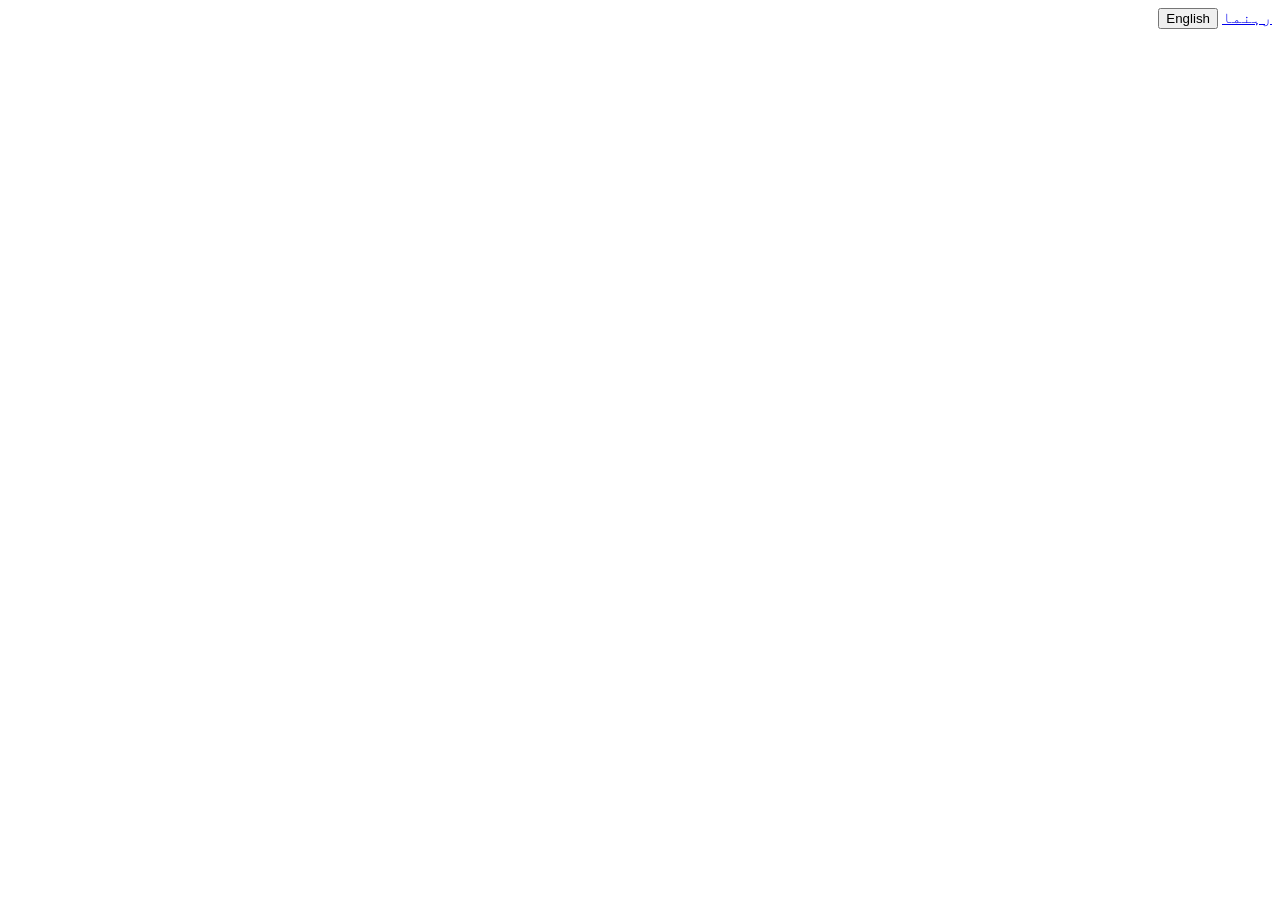
==== index.html @ 61b12a62 "Added files via upload" ====
<!doctype html>
<html lang="ur" dir="rtl">
<head>
  <meta charset="utf-8">
  <meta name="viewport" content="width=device-width, initial-scale=1">
  <title>Rahnuma – رہنما</title>
  <meta name="description" content="Simple guides in Urdu and English for CNIC, passport, B-Form, domicile, driving licence and other government documents in Pakistan.">
  <meta property="og:title" content="Rahnuma – رہنما">
  <meta property="og:description" content="سرکاری کاغذات بنوانے کے لیے آسان رہنمائی · Simple guides for government documents in Pakistan">
  <meta name="theme-color" content="#0b5d4b">
  <link rel="icon" href="data:image/svg+xml,<svg xmlns='http://www.w3.org/2000/svg' viewBox='0 0 100 100'><text y='.9em' font-size='90'>🧭</text></svg>">
  <link rel="stylesheet" href="css/style.css">
</head>
<body data-page="home">
  <header class="site-header">
    <a class="logo" id="logo" href="index.html">رہنما</a>
    <button class="lang-btn" id="lang-btn" type="button">English</button>
  </header>

  <main id="app"></main>

  <footer class="site-footer" id="footer"></footer>

  <script src="js/ui-text.js"></script>
  <script src="js/guides-list.js"></script>
  <script src="js/app.js"></script>
</body>
</html>
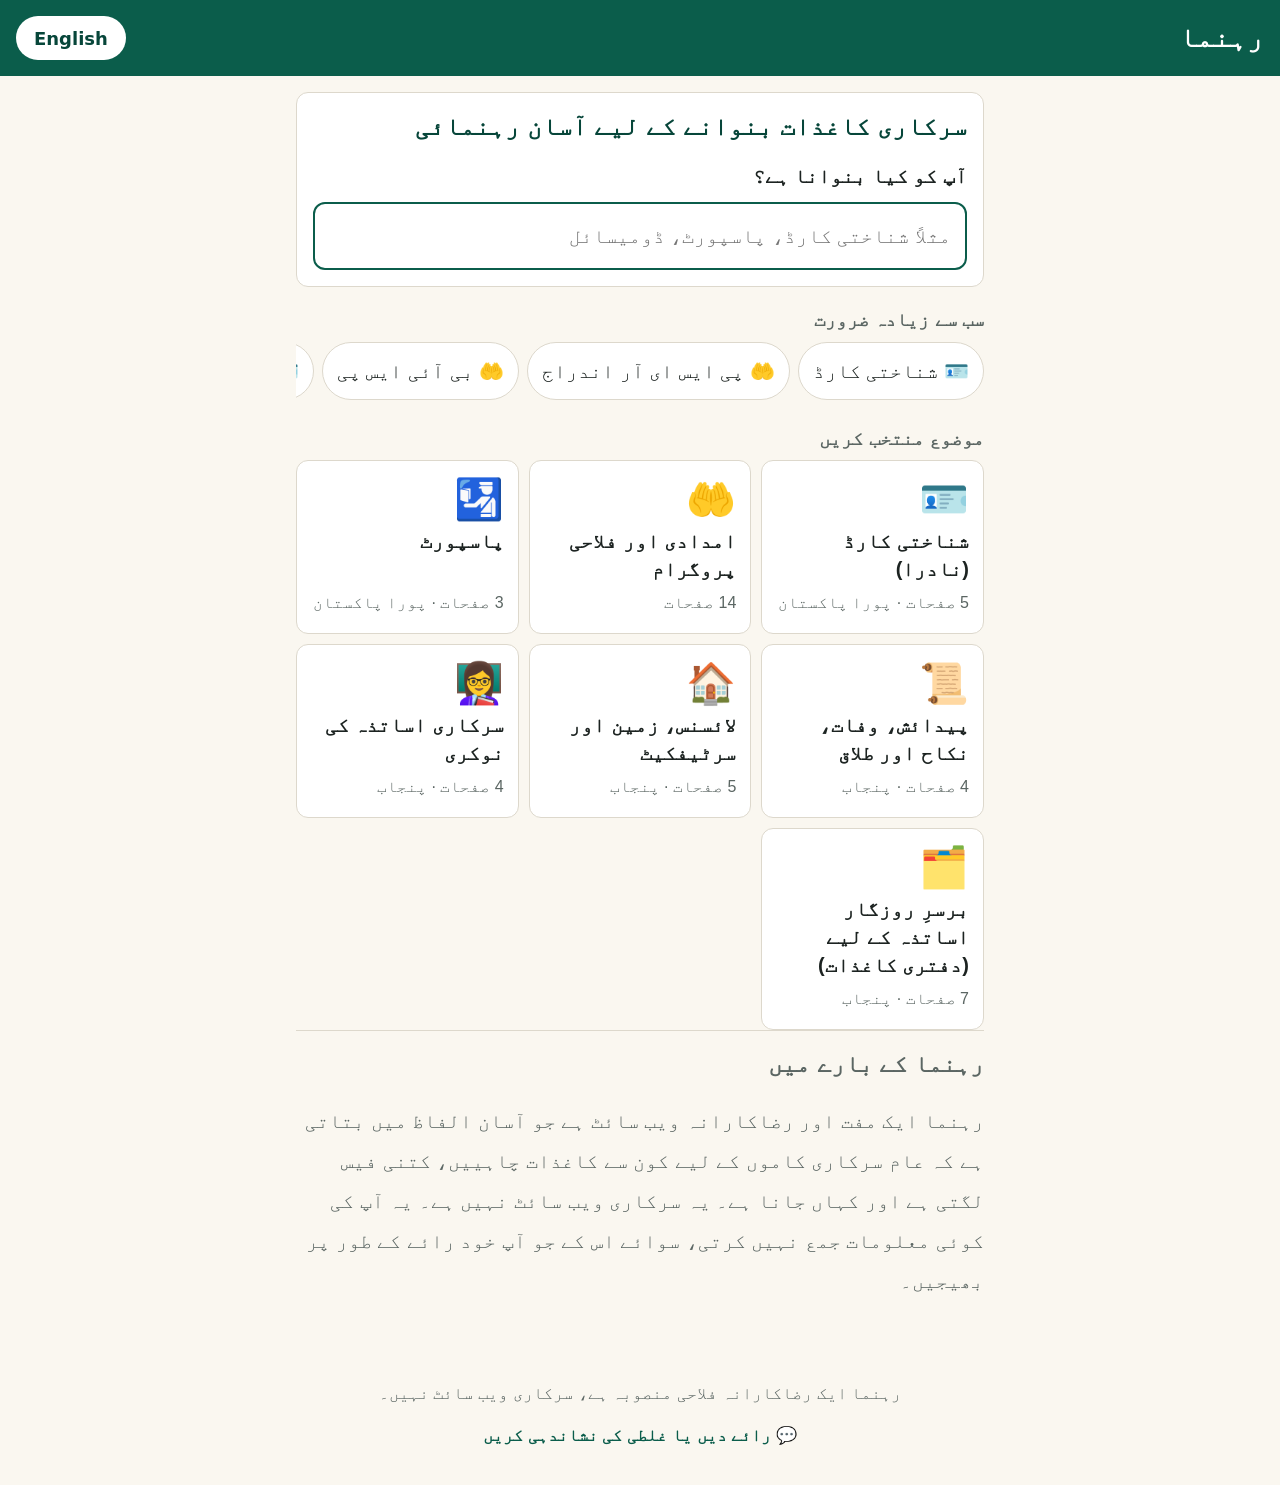
==== commit db91b602: "Update index.html" ====
--- a/index.html
+++ b/index.html
@@ -21,6 +21,8 @@
 
   <footer class="site-footer" id="footer"></footer>
 
+
+  
   <script src="js/ui-text.js"></script>
   <script src="js/guides-list.js"></script>
   <script src="js/app.js"></script>
--- a/css/style.css
+++ b/css/style.css
@@ -0,0 +1,538 @@
+/* =====================================================================
+   RAHNUMA STYLES
+   Colours are defined once at the top – change them there.
+   The site is designed for small phone screens first.
+   ===================================================================== */
+
+:root {
+  --green:        #0b5d4b;   /* main colour: header, links, headings */
+  --green-dark:   #07463a;
+  --green-light:  #e3f1ec;
+  --page:         #faf7f0;   /* page background */
+  --card:         #ffffff;
+  --text:         #1c2321;
+  --muted:        #5b6663;
+  --border:       #ddd8cc;
+  --warn-bg:      #fff4dc;
+  --warn-border:  #e8b64c;
+  --whatsapp:     #1e8e3e;
+
+  --radius: 12px;
+  --urdu-font: "Noto Naskh Arabic", "Noto Naskh Arabic UI", "Segoe UI", Tahoma, "Geeza Pro", sans-serif;
+  --english-font: system-ui, -apple-system, "Segoe UI", Roboto, Arial, sans-serif;
+}
+
+* { box-sizing: border-box; }
+
+html { -webkit-text-size-adjust: 100%; }
+
+body {
+  margin: 0;
+  background: var(--page);
+  color: var(--text);
+  font-family: var(--english-font);
+  font-size: 18px;          /* large text by default */
+  line-height: 1.6;
+}
+
+/* Urdu needs a bigger size and more line spacing to read comfortably */
+html[lang="ur"] body {
+  font-family: var(--urdu-font);
+  font-size: 20px;
+  line-height: 2;
+}
+
+main {
+  max-width: 720px;
+  margin: 0 auto;
+  padding: 16px;
+}
+
+a { color: var(--green); }
+
+h1, h2, h3 { line-height: 1.4; margin: 0 0 12px; }
+h1 { font-size: 1.5em; }
+h2 { font-size: 1.2em; }
+h3 { font-size: 1.05em; margin-top: 16px; }
+
+/* ---------- Header ---------- */
+
+.site-header {
+  background: var(--green);
+  color: #fff;
+  display: flex;
+  align-items: center;
+  justify-content: space-between;
+  gap: 12px;
+  padding: 10px 16px;
+  position: sticky;
+  top: 0;
+  z-index: 10;
+}
+
+.logo {
+  color: #fff;
+  font-size: 1.4em;
+  font-weight: 700;
+  text-decoration: none;
+}
+
+.lang-btn {
+  background: #fff;
+  color: var(--green-dark);
+  border: 0;
+  border-radius: 999px;
+  padding: 8px 18px;
+  font-size: 18px;
+  font-weight: 700;
+  min-height: 44px;           /* easy to tap */
+  cursor: pointer;
+}
+/* The button shows the OTHER language, so use that language's font */
+html[lang="en"] .lang-btn { font-family: var(--urdu-font); }
+html[lang="ur"] .lang-btn { font-family: var(--english-font); }
+
+/* ---------- Home page ---------- */
+
+.hero {
+  background: var(--card);
+  border: 1px solid var(--border);
+  border-radius: var(--radius);
+  padding: 16px;
+  margin-bottom: 8px;
+}
+.hero h1 { color: var(--green-dark); font-size: 1.25em; }
+.hero label { display: block; font-weight: 700; margin-bottom: 6px; }
+
+#search {
+  width: 100%;
+  font: inherit;
+  padding: 12px 14px;
+  border: 2px solid var(--green);
+  border-radius: var(--radius);
+  background: #fff;
+  min-height: 52px;
+}
+#search:focus { outline: 3px solid var(--green-light); }
+
+.no-results {
+  background: var(--warn-bg);
+  border: 1px solid var(--warn-border);
+  border-radius: var(--radius);
+  padding: 12px 16px;
+}
+
+.icon { font-size: 1.2em; }
+
+.small-heading {
+  font-size: 0.95em;
+  color: var(--muted);
+  margin: 20px 0 8px;
+}
+
+/* Quick-link chips: a row you can swipe sideways */
+.chips {
+  display: flex;
+  gap: 8px;
+  overflow-x: auto;
+  padding-bottom: 6px;
+  scrollbar-width: none;
+}
+.chips::-webkit-scrollbar { display: none; }
+.chip {
+  flex-shrink: 0;
+  background: var(--card);
+  border: 1px solid var(--border);
+  border-radius: 999px;
+  padding: 8px 14px;
+  color: var(--text);
+  text-decoration: none;
+  white-space: nowrap;
+}
+.chip:hover, .chip:focus { background: var(--green-light); }
+
+/* Topic tiles: 2 per row on phones, 3 on wider screens */
+.tiles {
+  display: grid;
+  grid-template-columns: repeat(2, 1fr);
+  gap: 10px;
+}
+@media (min-width: 560px) { .tiles { grid-template-columns: repeat(3, 1fr); } }
+.tile {
+  display: flex;
+  flex-direction: column;
+  gap: 4px;
+  background: var(--card);
+  border: 1px solid var(--border);
+  border-radius: var(--radius);
+  padding: 14px;
+  min-height: 120px;
+  color: var(--text);
+  text-decoration: none;
+}
+.tile:hover, .tile:focus { background: var(--green-light); border-color: var(--green); }
+.tile-icon { font-size: 2em; line-height: 1.2; }
+.tile-title { font-weight: 700; line-height: 1.4; }
+.tile-count { font-size: 0.8em; color: var(--muted); margin-top: auto; }
+
+.topic-title { color: var(--green-dark); }
+
+.guide-list {
+  list-style: none;
+  margin: 0;
+  padding: 0;
+  background: var(--card);
+  border: 1px solid var(--border);
+  border-radius: var(--radius);
+  overflow: hidden;
+}
+.guide-list li + li { border-top: 1px solid var(--border); }
+.guide-list a {
+  display: flex;
+  justify-content: space-between;
+  align-items: center;
+  gap: 12px;
+  padding: 14px 16px;
+  min-height: 56px;
+  color: var(--text);
+  text-decoration: none;
+}
+.guide-list a:hover, .guide-list a:focus { background: var(--green-light); }
+.row-icon {
+  flex-shrink: 0;
+  width: 40px;
+  height: 40px;
+  border-radius: 50%;
+  background: var(--green-light);
+  display: grid;
+  place-items: center;
+  font-size: 1.2em;
+}
+.row-text { flex: 1; display: flex; flex-direction: column; }
+.row-sub { font-size: 0.8em; color: var(--muted); }
+
+/* Arrow points the right way in both languages */
+.arrow::after { content: "›"; font-size: 1.5em; color: var(--green); }
+html[dir="rtl"] .arrow::after { content: "‹"; }
+
+.about {
+  border-top: 1px solid var(--border);
+  padding-top: 16px;
+  color: var(--muted);
+}
+
+/* ---------- Guide page ---------- */
+
+.back {
+  display: inline-block;
+  margin-bottom: 8px;
+  font-weight: 700;
+  text-decoration: none;
+}
+html[dir="ltr"] .back::before { content: "← "; }
+html[dir="rtl"] .back::before { content: "→ "; }
+
+.crumb { color: var(--muted); margin: 0 0 4px; }
+.intro { font-size: 1.05em; }
+
+.key-facts {
+  display: grid;
+  grid-template-columns: repeat(auto-fit, minmax(150px, 1fr));
+  gap: 8px;
+  margin: 16px 0;
+}
+.key-facts div {
+  background: var(--green-light);
+  border-radius: var(--radius);
+  padding: 10px 14px;
+}
+.key-facts dt { font-size: 0.85em; color: var(--muted); }
+.key-facts dd { margin: 0; font-weight: 700; }
+
+.checked {
+  font-size: 0.9em;
+  background: var(--card);
+  border: 1px dashed var(--border);
+  border-radius: var(--radius);
+  padding: 10px 14px;
+}
+
+.block {
+  background: var(--card);
+  border: 1px solid var(--border);
+  border-radius: var(--radius);
+  padding: 16px;
+  margin: 16px 0;
+  scroll-margin-top: 72px;   /* so the sticky header doesn't cover the heading */
+}
+.block h2 { color: var(--green-dark); }
+.block ul, .block ol { margin: 0; padding-inline-start: 1.4em; }
+.block li { margin-bottom: 8px; }
+.tip, .note { color: var(--muted); font-size: 0.9em; }
+
+/* "Prices can change" note – added automatically wherever a price appears */
+.price-note {
+  font-size: 0.85em;
+  color: var(--muted);
+  background: var(--page);
+  border-radius: 8px;
+  padding: 6px 10px;
+  margin: 8px 0 0;
+}
+
+/* "Please note" box for rules that are uncertain or vary by district */
+.notes {
+  background: var(--warn-bg);
+  border: 1px solid var(--warn-border);
+  border-radius: var(--radius);
+  padding: 12px 16px;
+  margin: 16px 0;
+}
+.notes h2 { font-size: 1.05em; margin-bottom: 6px; }
+.notes ul { margin: 0; padding-inline-start: 1.4em; }
+.notes li { margin-bottom: 6px; }
+
+/* Document checklist with big tick boxes */
+.block ul.checklist { list-style: none; padding: 0; }
+.checklist label { display: flex; gap: 12px; align-items: flex-start; cursor: pointer; }
+.checklist input {
+  width: 24px;
+  height: 24px;
+  margin-top: 0.3em;
+  flex-shrink: 0;
+  accent-color: var(--green);
+}
+.checklist input:checked + span { color: var(--muted); text-decoration: line-through; }
+
+/* Numbered steps */
+.block ol.steps { padding-inline-start: 1.6em; }
+.steps li::marker { font-weight: 700; color: var(--green); }
+
+/* Tables scroll sideways on small phones instead of breaking the page */
+.table-wrap { overflow-x: auto; margin-bottom: 8px; }
+table { border-collapse: collapse; width: 100%; min-width: 280px; }
+th, td {
+  border: 1px solid var(--border);
+  padding: 8px 10px;
+  text-align: start;
+  vertical-align: top;
+}
+th { background: var(--green-light); }
+
+.warn li { background: var(--warn-bg); border-inline-start: 4px solid var(--warn-border); padding: 6px 10px; list-style: none; }
+.block ul.warn { padding: 0; }
+
+details {
+  border-bottom: 1px solid var(--border);
+  padding: 8px 0;
+}
+summary { cursor: pointer; font-weight: 700; min-height: 44px; }
+details p { margin: 8px 0 0; }
+
+.contacts li span { display: block; }
+.block ul.contacts, .block ul.related, .block ul.sources { list-style: none; padding: 0; }
+.sources { font-size: 0.85em; }
+.sources a { word-break: break-word; }
+
+.share {
+  display: block;
+  text-align: center;
+  background: var(--whatsapp);
+  color: #fff;
+  font-weight: 700;
+  text-decoration: none;
+  border-radius: var(--radius);
+  padding: 14px;
+  margin: 16px 0;
+}
+
+/* ---------- Jump buttons on the guide page ---------- */
+
+.tabs {
+  position: sticky;
+  top: 64px;                /* just under the green header */
+  z-index: 5;
+  display: flex;
+  gap: 6px;
+  overflow-x: auto;
+  background: var(--page);
+  padding: 8px 0;
+  margin: 8px 0 4px;
+  border-bottom: 1px solid var(--border);
+  scrollbar-width: none;
+}
+.tabs::-webkit-scrollbar { display: none; }
+.tab {
+  flex-shrink: 0;
+  padding: 8px 14px;
+  border-radius: 999px;
+  border: 1px solid var(--border);
+  background: var(--card);
+  color: var(--text);
+  text-decoration: none;
+  white-space: nowrap;
+  min-height: 44px;
+  display: flex;
+  align-items: center;
+  gap: 4px;
+}
+.tab.active {
+  background: var(--green);
+  border-color: var(--green);
+  color: #fff;
+  font-weight: 700;
+}
+
+/* Each section leaves room for the sticky header + button row when jumped to */
+.panel { scroll-margin-top: 130px; }
+
+/* Eligibility lists */
+.block ul.yes-list, .block ul.no-list { list-style: none; padding: 0; }
+.yes-list li::before { content: "✔ "; color: var(--green); font-weight: 700; }
+.no-list li::before { content: "✖ "; color: #b3261e; font-weight: 700; }
+
+/* ---------- Feedback page ---------- */
+
+/* "Give feedback" / "Report a change" switch */
+.switch {
+  display: flex;
+  gap: 8px;
+  margin: 12px 0;
+}
+.switch a {
+  flex: 1;
+  text-align: center;
+  padding: 10px;
+  border: 2px solid var(--green);
+  border-radius: var(--radius);
+  color: var(--green-dark);
+  background: var(--card);
+  text-decoration: none;
+  font-weight: 700;
+}
+.switch a.active { background: var(--green); color: #fff; }
+
+.form label, .form legend {
+  display: block;
+  font-weight: 700;
+  margin: 18px 0 6px;
+}
+.form label:first-child { margin-top: 0; }
+.form .optional { font-weight: 400; color: var(--muted); font-size: 0.85em; }
+.form select, .form textarea, .form input[type="text"] {
+  width: 100%;
+  font: inherit;
+  padding: 10px 12px;
+  border: 2px solid var(--border);
+  border-radius: var(--radius);
+  background: #fff;
+  min-height: 48px;
+}
+.form select:focus, .form textarea:focus, .form input[type="text"]:focus {
+  border-color: var(--green);
+  outline: 3px solid var(--green-light);
+}
+.form fieldset { border: 0; padding: 0; margin: 0; }
+.form .tip { margin: 0 0 6px; }
+
+/* Five big faces for "How satisfied are you?" */
+.faces { display: grid; grid-template-columns: repeat(5, 1fr); gap: 6px; }
+.face {
+  display: flex !important;
+  flex-direction: column;
+  align-items: center;
+  gap: 2px;
+  margin: 0 !important;
+  padding: 8px 2px;
+  border: 2px solid var(--border);
+  border-radius: var(--radius);
+  cursor: pointer;
+  font-weight: 400 !important;
+  text-align: center;
+  position: relative;   /* keeps the hidden radio button inside the face */
+}
+.face input { position: absolute; opacity: 0; pointer-events: none; }
+.face-icon { font-size: 1.8em; line-height: 1.2; }
+.face-label { font-size: 0.7em; line-height: 1.3; color: var(--muted); }
+.face:has(input:checked) { border-color: var(--green); background: var(--green-light); }
+.face:has(input:focus-visible) { outline: 3px solid var(--green); }
+
+/* Tick boxes for "What has changed?" */
+.choices { display: grid; grid-template-columns: repeat(auto-fit, minmax(150px, 1fr)); gap: 6px; }
+.choice {
+  display: flex !important;
+  gap: 8px;
+  align-items: center;
+  margin: 0 !important;
+  padding: 8px 10px;
+  border: 2px solid var(--border);
+  border-radius: var(--radius);
+  font-weight: 400 !important;
+  cursor: pointer;
+}
+.choice input { width: 22px; height: 22px; accent-color: var(--green); flex-shrink: 0; }
+.choice:has(input:checked) { border-color: var(--green); background: var(--green-light); }
+
+.privacy { font-size: 0.85em; color: var(--muted); margin: 16px 0 8px; }
+/* Hidden spam trap. Hidden in place (not pushed off-screen, which breaks Urdu right-to-left pages) */
+.form input.trap {
+  position: absolute;
+  width: 1px;
+  height: 1px;
+  min-height: 0;
+  padding: 0;
+  border: 0;
+  overflow: hidden;
+  clip-path: inset(50%);
+  opacity: 0;
+  pointer-events: none;
+}
+.fb-error {
+  background: var(--warn-bg);
+  border: 1px solid var(--warn-border);
+  border-radius: var(--radius);
+  padding: 10px 14px;
+}
+.submit {
+  width: 100%;
+  font: inherit;
+  font-weight: 700;
+  font-size: 1.1em;
+  color: #fff;
+  background: var(--green);
+  border: 0;
+  border-radius: var(--radius);
+  padding: 14px;
+  min-height: 52px;
+  cursor: pointer;
+}
+.submit:disabled { opacity: 0.6; cursor: wait; }
+
+.thanks h2 { color: var(--green-dark); }
+.next-link {
+  display: block;
+  padding: 12px;
+  margin-top: 8px;
+  border: 1px solid var(--border);
+  border-radius: var(--radius);
+  text-decoration: none;
+  font-weight: 700;
+}
+
+/* "Something wrong on this page? Tell us." inside the Last checked box */
+.report-link { display: block; margin-top: 6px; font-weight: 700; text-decoration: none; }
+
+/* ---------- Footer ---------- */
+
+.site-footer {
+  max-width: 720px;
+  margin: 24px auto 0;
+  padding: 16px 16px 32px;
+  color: var(--muted);
+  font-size: 0.85em;
+  text-align: center;
+}
+
+[hidden] { display: none !important; }
+.site-footer p { margin: 0 0 8px; }
+.site-footer a { font-weight: 700; text-decoration: none; }
